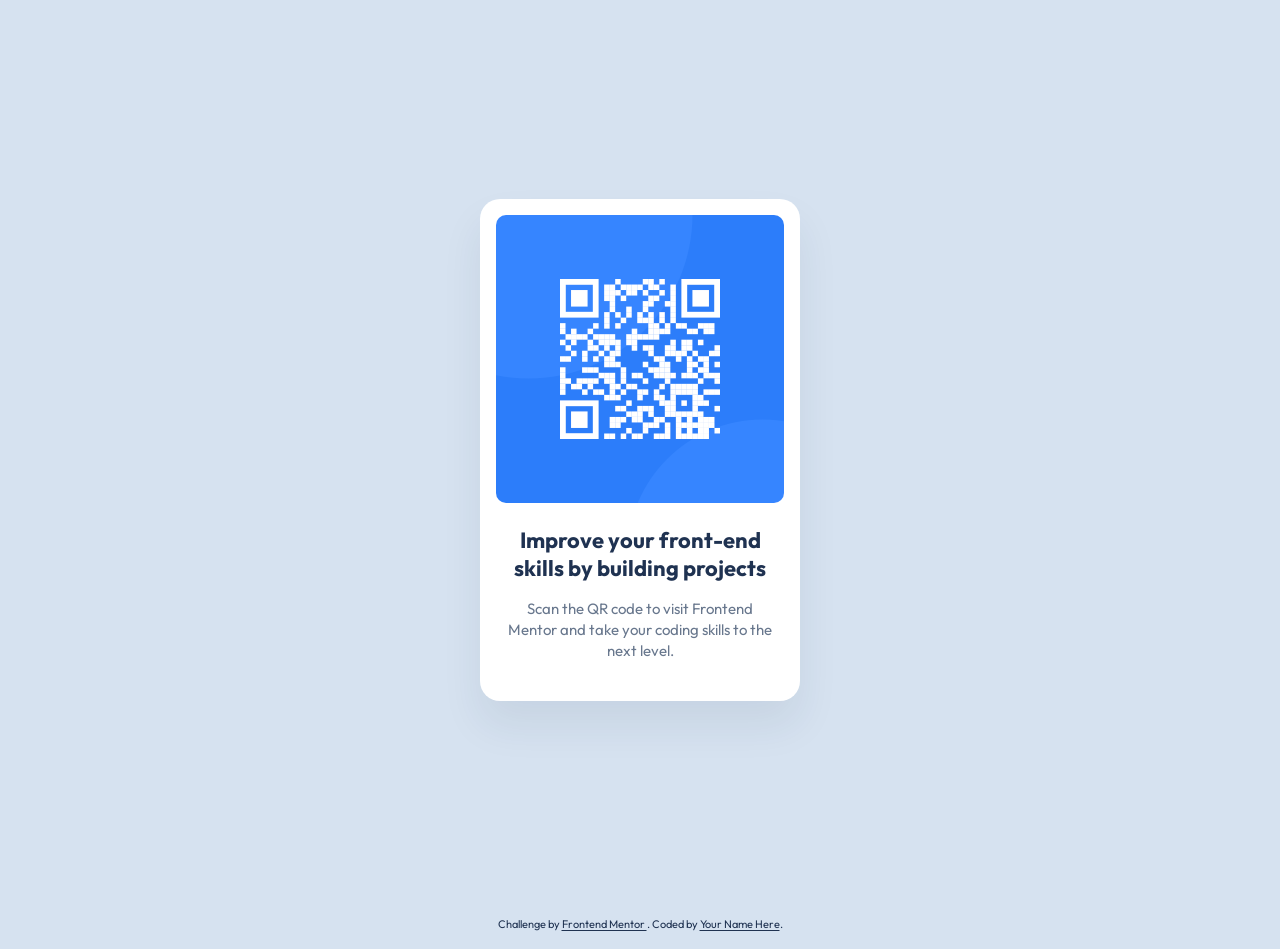
==== index.html @ deb9eafe "changed from flex to grid" ====
<!DOCTYPE html>
<html lang="en">

<head>
  <meta charset="UTF-8">
  <meta name="viewport" content="width=device-width, initial-scale=1.0">

  <meta
    name="description"
    content="QR code component for the Frontend Mentor challenge."
  >

  <link
    rel="icon"
    type="image/png"
    sizes="32x32"
    href="./images/favicon-32x32.png"
  >

  <link rel="stylesheet" href="./css/style.css">

  <title>Frontend Mentor | QR Code Component</title>
</head>

<body>

  <main class="page-layout">

    <div class="container">

      <div class="card">

        <img
          src="./images/image-qr-code.png"
          alt="QR code linking to Frontend Mentor"
          class="qr-code"
          width="288"
          height="288"
        >

        <h1 class="title">
          Improve your front-end skills by building projects
        </h1>

        <p class="description">
          Scan the QR code to visit Frontend Mentor
          and take your coding skills to the next level.
        </p>

      </div>

    </div>

  </main>

  <footer class="attribution">
    Challenge by
    <a href="https://www.frontendmentor.io?ref=challenge">
      Frontend Mentor
    </a>.

    Coded by
    <a href="#">Your Name Here</a>.
  </footer>

</body>
</html>
---- css/style.css ----
@import url("https://fonts.googleapis.com/css2?family=Outfit:wght@400;700&display=swap");

/* ==========================================================
   01. DESIGN TOKENS
   ========================================================== */

:root {
  /* Colours */
  --main-white: hsl(0 0% 100%);
  --slate-300: hsl(212 45% 89%);
  --slate-500: hsl(216 15% 48%);
  --slate-900: hsl(218 44% 22%);

  /* Typography */
  --ff-sans: "Outfit", sans-serif;

  --fs-body: 0.9375rem;
  --fs-heading: 1.375rem;
  --fs-small: 0.6875rem;

  --fw-400: 400;
  --fw-700: 700;

  /* Responsive container */
  --container-max-width: 20rem;
  --container-gutter: 1rem;

  /* Spacing */
  --space-1: 1rem;
  --space-2: 1.5rem;

  /* Borders */
  --radius-card: 1.25rem;
  --radius-image: 0.625rem;
}

/* ==========================================================
   02. RESET & BASE STYLES
   ========================================================== */

*,
*::before,
*::after {
  box-sizing: border-box;
}

html {
  font-family: var(--ff-sans);
}

body {
  margin: 0;
  min-height: 100vh;

  background-color: var(--slate-300);
  color: var(--slate-900);

  font-size: var(--fs-body);
  font-weight: var(--fw-400);
  line-height: 1.5;
}

img {
  display: block;
  max-width: 100%;
  height: auto;
}

a {
  color: inherit;
}

/* ==========================================================
   03. PAGE LAYOUT
   ========================================================== */

.page-layout {
  min-height: 100vh;
  min-height: 100dvh;

  display: grid;
  place-items: center;

  padding-block: 2rem;
}

/* ==========================================================
   04. RESPONSIVE CONTAINER
   ========================================================== */

.container {
  width: min(
    calc(100% - (var(--container-gutter) * 2)),
    var(--container-max-width)
  );

  margin-inline: auto;
}

/* ==========================================================
   05. CARD COMPONENT
   ========================================================== */

.card {
  width: 100%;
  padding: var(--space-1);

  background-color: var(--main-white);
  border-radius: var(--radius-card);

  box-shadow:
    0 1.5rem 2.5rem hsl(218 44% 22% / 0.08);

  text-align: center;
}

/* ==========================================================
   06. QR IMAGE
   ========================================================== */

.qr-code {
  width: 100%;
  height: auto;
  aspect-ratio: 1;

  object-fit: contain;
  border-radius: var(--radius-image);
}

/* ==========================================================
   07. TYPOGRAPHY
   ========================================================== */

.title {
  margin: var(--space-2) 0 1rem;
  padding-inline: 0.5rem;

  font-size: var(--fs-heading);
  font-weight: var(--fw-700);
  line-height: 1.25;
  text-wrap: balance;
}

.description {
  margin: 0 0 1.5rem;
  padding-inline: 0.5rem;

  color: var(--slate-500);

  font-size: var(--fs-body);
  font-weight: var(--fw-400);
  line-height: 1.4;
  text-wrap: pretty;
}

/* ==========================================================
   08. ATTRIBUTION
   ========================================================== */

.attribution {
  padding: 1rem;

  font-size: var(--fs-small);
  text-align: center;
}

.attribution a {
  color: var(--slate-900);
  text-decoration: underline;
  text-underline-offset: 0.15em;
}

.attribution a:hover {
  text-decoration: none;
}

.attribution a:focus-visible {
  outline: 2px solid currentColor;
  outline-offset: 3px;
}

/* ==========================================================
   09. RESPONSIVE ADJUSTMENTS
   ========================================================== */

/*
  The container is intrinsically responsive.

  It grows up to 20rem and automatically shrinks
  on smaller viewports while preserving 1rem gutters.

  No width-based media query is necessary for this
  single-column component.
*/

@media (max-height: 35rem) {
  .page-layout {
    padding-block: 1rem;
  }
}
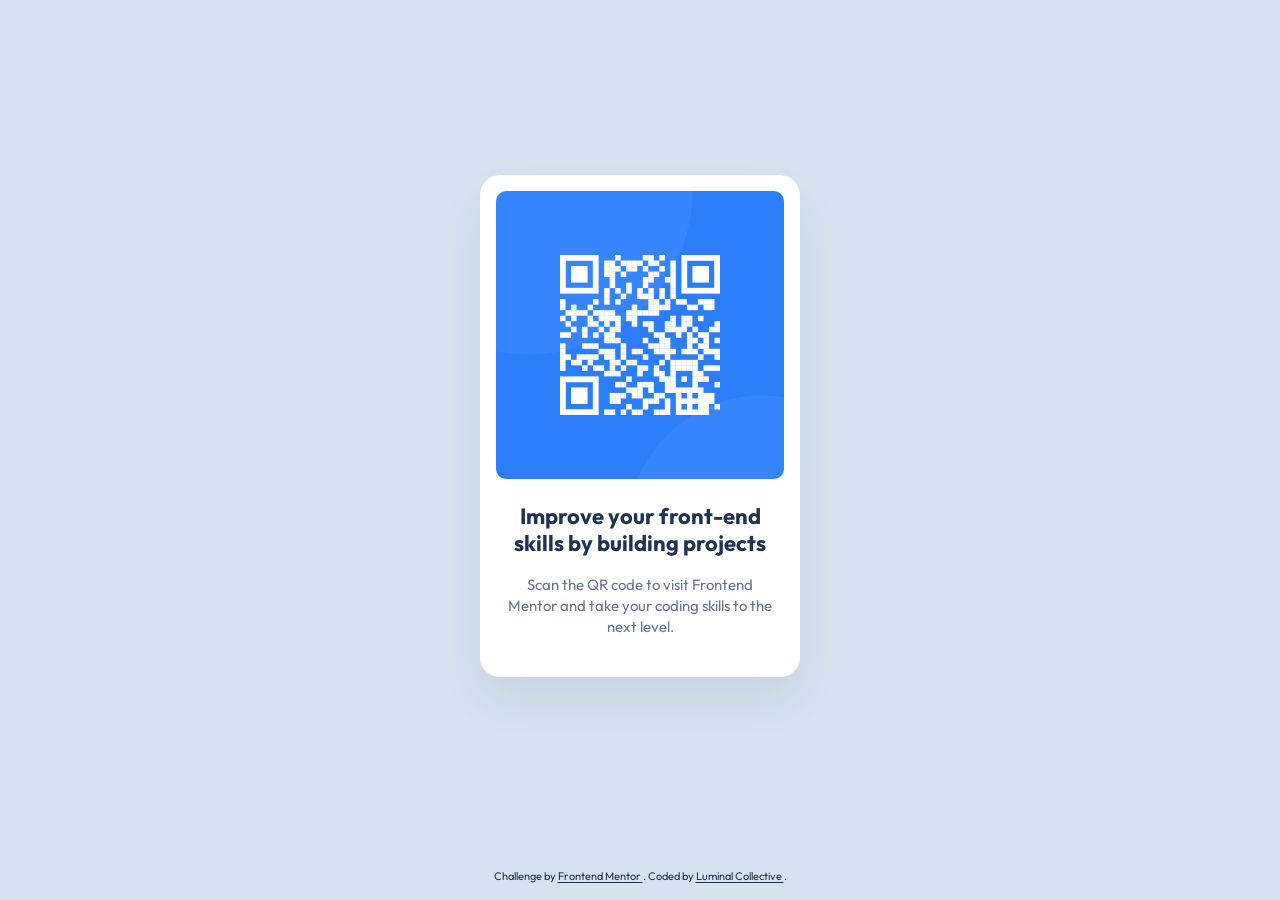
==== commit 67b675ff: "updated LC favicons/logo" ====
--- a/index.html
+++ b/index.html
@@ -1,68 +1,70 @@
 
 <!DOCTYPE html>
 <html lang="en">
+  <head>
+    <meta charset="UTF-8">
 
-<head>
-  <meta charset="UTF-8">
-  <meta name="viewport" content="width=device-width, initial-scale=1.0">
+    <meta
+      name="viewport"
+      content="width=device-width, initial-scale=1.0"
+    >
 
-  <meta
-    name="description"
-    content="QR code component for the Frontend Mentor challenge."
-  >
+    <meta
+      name="description"
+      content="A responsive and accessible QR code component built for the Frontend Mentor challenge using semantic HTML and modern CSS."
+    >
 
-  <link
-    rel="icon"
-    type="image/png"
-    sizes="32x32"
-    href="./images/favicon-32x32.png"
-  >
+    <link
+      rel="icon"
+      type="image/png"
+      sizes="16x16"
+      href="./images/favicon/LC_Favicon_16.png"
+    >
 
-  <link rel="stylesheet" href="./css/style.css">
+    <link rel="icon" type="image/svg+xml" href="./images/favicon/LC_Favicon.svg">
+    <link rel="icon" type="image/x-icon" href="./images/favicon/LC_Favicon.ico" sizes="any">
 
-  <title>Frontend Mentor | QR Code Component</title>
-</head>
+    <link rel="stylesheet" href="./css/style.css">
 
-<body>
+    <title>Frontend Mentor | QR Code Component</title>
+  </head>
 
-  <main class="page-layout">
+  <body>
+    <!-- Main content -->
+    <main class="page-layout">
+      <div class="container">
+        <article class="card">
+          <img
+            src="./images/qr-code/image-qr-code.png"
+            alt="QR code to visit Frontend Mentor"
+            class="qr-code"
+            width="288"
+            height="288"
+          >
 
-    <div class="container">
+          <h1 class="title">
+            Improve your front-end skills by building projects
+          </h1>
 
-      <div class="card">
+          <p class="description">
+            Scan the QR code to visit Frontend Mentor
+            and take your coding skills to the next level.
+          </p>
+        </article>
+      </div>
+    </main>
 
-        <img
-          src="./images/image-qr-code.png"
-          alt="QR code linking to Frontend Mentor"
-          class="qr-code"
-          width="288"
-          height="288"
-        >
+    <!-- Attribution -->
+    <footer class="attribution">
+      Challenge by
+      <a href="https://www.frontendmentor.io?ref=challenge">
+        Frontend Mentor
+      </a>.
 
-        <h1 class="title">
-          Improve your front-end skills by building projects
-        </h1>
-
-        <p class="description">
-          Scan the QR code to visit Frontend Mentor
-          and take your coding skills to the next level.
-        </p>
-
-      </div>
-
-    </div>
-
-  </main>
-
-  <footer class="attribution">
-    Challenge by
-    <a href="https://www.frontendmentor.io?ref=challenge">
-      Frontend Mentor
-    </a>.
-
-    Coded by
-    <a href="#">Your Name Here</a>.
-  </footer>
-
-</body>
+      Coded by
+      <a href="https://github.com/luminalcollective">
+        Luminal Collective
+      </a>.
+    </footer>
+  </body>
 </html>
--- a/css/style.css
+++ b/css/style.css
@@ -52,6 +52,10 @@
 body {
   margin: 0;
   min-height: 100vh;
+  min-height: 100dvh;
+
+  display: flex;
+  flex-direction: column;
 
   background-color: var(--slate-300);
   color: var(--slate-900);
@@ -76,8 +80,7 @@
    ========================================================== */
 
 .page-layout {
-  min-height: 100vh;
-  min-height: 100dvh;
+  flex: 1;
 
   display: grid;
   place-items: center;
@@ -139,7 +142,9 @@
   font-size: var(--fs-heading);
   font-weight: var(--fw-700);
   line-height: 1.25;
+
   text-wrap: balance;
+  overflow-wrap: break-word;
 }
 
 .description {
@@ -151,7 +156,9 @@
   font-size: var(--fs-body);
   font-weight: var(--fw-400);
   line-height: 1.4;
+
   text-wrap: pretty;
+  overflow-wrap: break-word;
 }
 
 /* ==========================================================
@@ -167,35 +174,57 @@
 
 .attribution a {
   color: var(--slate-900);
+
   text-decoration: underline;
   text-underline-offset: 0.15em;
 }
 
 .attribution a:hover {
-  text-decoration: none;
-}
-
-.attribution a:focus-visible {
-  outline: 2px solid currentColor;
-  outline-offset: 3px;
-}
-
-/* ==========================================================
-   09. RESPONSIVE ADJUSTMENTS
+  text-decoration-thickness: 2px;
+}
+
+/* ==========================================================
+   09. ACCESSIBILITY
+   ========================================================== */
+
+/* Visible keyboard focus */
+
+a:focus-visible {
+  outline: 3px solid currentColor;
+  outline-offset: 4px;
+  border-radius: 2px;
+}
+
+/* Honour increased contrast preferences */
+
+@media (prefers-contrast: more) {
+  .description {
+    color: var(--slate-900);
+  }
+
+  a {
+    text-decoration-thickness: 2px;
+  }
+}
+
+/* ==========================================================
+   10. RESPONSIVE ADJUSTMENTS
    ========================================================== */
 
 /*
   The container is intrinsically responsive.
 
-  It grows up to 20rem and automatically shrinks
-  on smaller viewports while preserving 1rem gutters.
-
-  No width-based media query is necessary for this
+  Maximum width: 20rem (320px at default root size).
+  Minimum horizontal gutter: 1rem per side.
+
+  No width-based breakpoint is needed for this
   single-column component.
 */
+
+/* Reduce vertical spacing on shorter viewports */
 
 @media (max-height: 35rem) {
   .page-layout {
     padding-block: 1rem;
   }
-}
+}
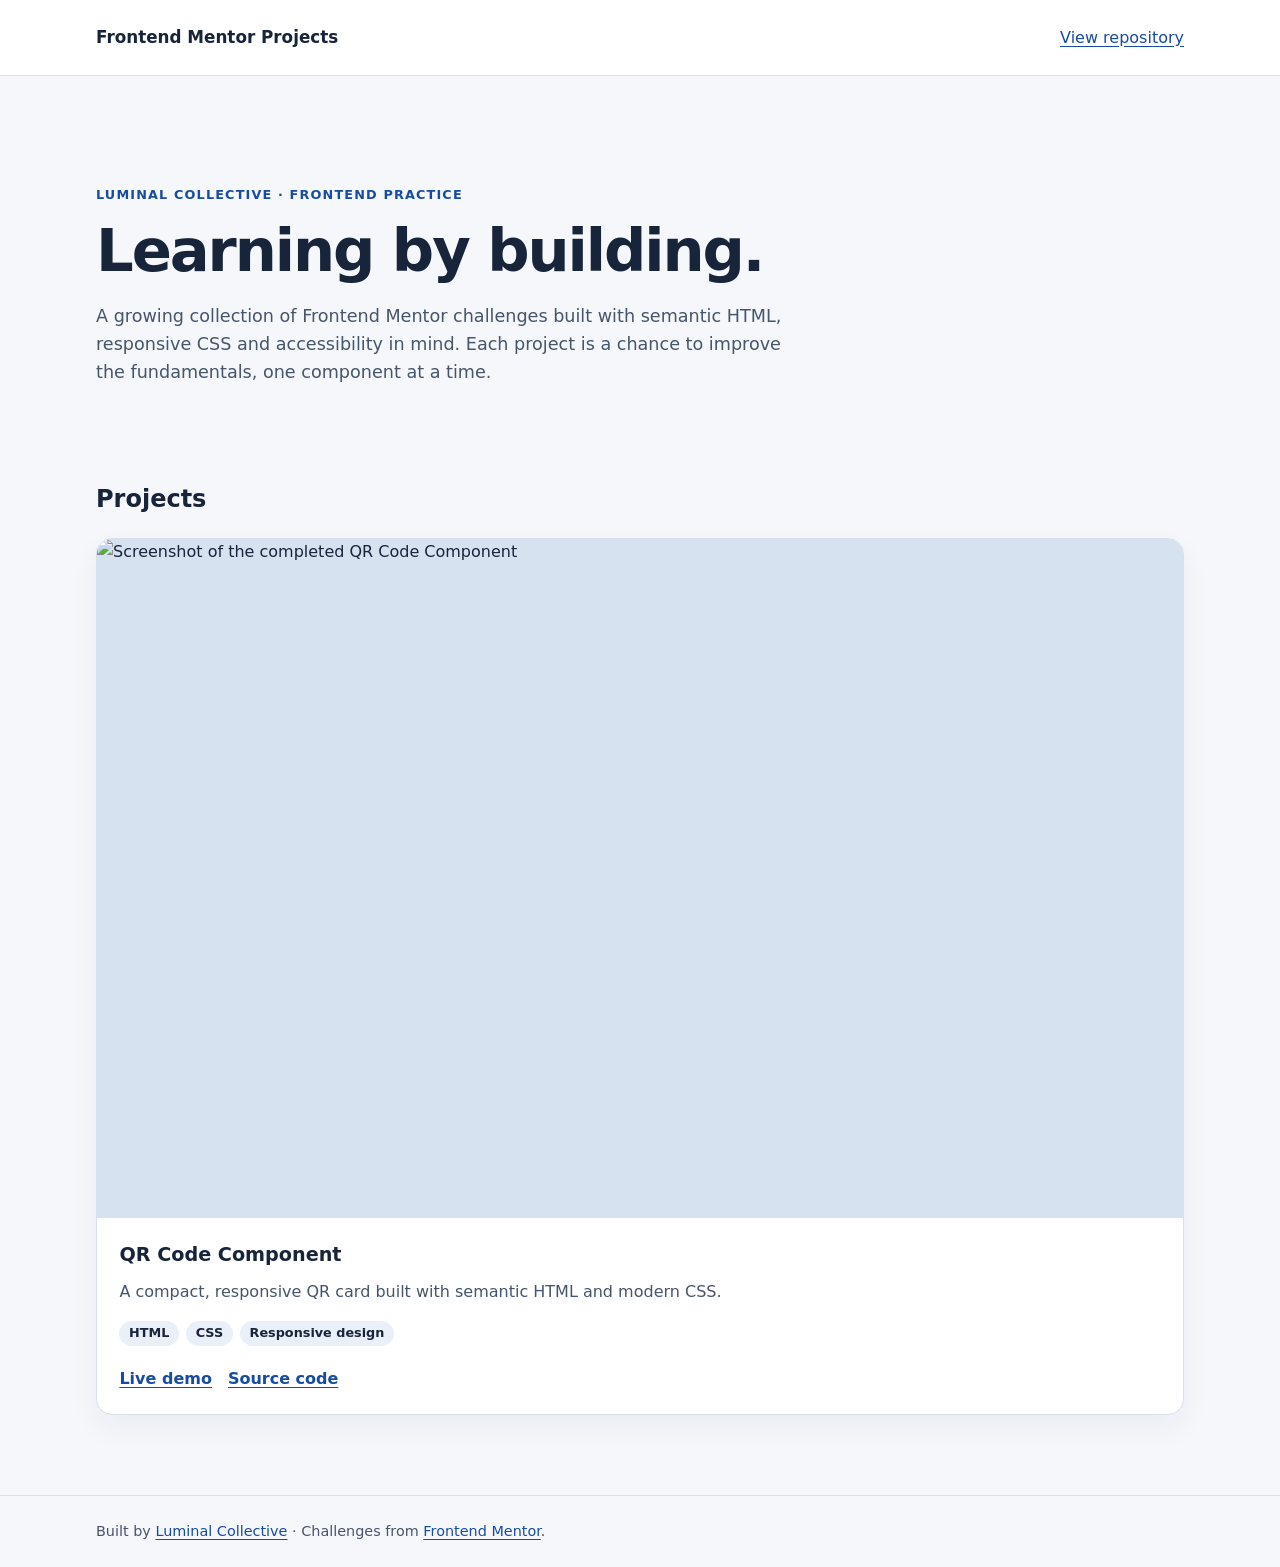
==== commit 013172aa: "restructured to house all Frontend Mentor projects" ====
--- a/index.html
+++ b/index.html
@@ -1,70 +1,87 @@
-
 <!DOCTYPE html>
 <html lang="en">
-  <head>
-    <meta charset="UTF-8">
+<head>
+  <meta charset="UTF-8">
+  <meta name="viewport" content="width=device-width, initial-scale=1.0">
+  <meta name="description" content="Frontend Mentor projects by Luminal Collective: a growing collection of responsive, accessible web interfaces.">
+  <meta name="color-scheme" content="light">
+  <title>Frontend Mentor Projects | Luminal Collective</title>
+  <style>
+    :root {
+      color-scheme: light;
+      --background: #f5f7fb;
+      --surface: #fff;
+      --ink: #18243a;
+      --muted: #46556b;
+      --accent: #174ca1;
+      --border: #d8e0ec;
+      --radius: 1rem;
+    }
+    *, *::before, *::after { box-sizing: border-box; }
+    html { font-family: system-ui, -apple-system, BlinkMacSystemFont, "Segoe UI", sans-serif; }
+    body { margin: 0; min-height: 100vh; background: var(--background); color: var(--ink); line-height: 1.6; }
+    a { color: var(--accent); text-underline-offset: .2em; }
+    a:focus-visible { outline: 3px solid var(--accent); outline-offset: 4px; border-radius: .2rem; }
+    img { display: block; max-width: 100%; height: auto; }
+    .container { width: min(100% - 2rem, 68rem); margin-inline: auto; }
+    .site-header { padding-block: 1.5rem; border-bottom: 1px solid var(--border); background: var(--surface); }
+    .site-header .container { display: flex; justify-content: space-between; align-items: center; flex-wrap: wrap; gap: .75rem; }
+    .brand { font-size: 1.05rem; font-weight: 800; text-decoration: none; color: var(--ink); }
+    .hero { padding-block: clamp(3rem, 8vw, 6rem) 2.5rem; }
+    .eyebrow { color: var(--accent); font-weight: 750; letter-spacing: .09em; text-transform: uppercase; font-size: .8rem; }
+    h1 { font-size: clamp(2.1rem, 5vw, 3.7rem); line-height: 1.12; letter-spacing: -.035em; margin: .6rem 0 1rem; }
+    .intro { color: var(--muted); max-width: 43rem; font-size: 1.1rem; }
+    .projects { padding-block: 1rem 5rem; }
+    .section-heading { margin-bottom: 1.25rem; font-size: 1.5rem; }
+    .project-grid { display: grid; grid-template-columns: repeat(auto-fit, minmax(min(100%, 17rem), 1fr)); gap: 1.5rem; }
+    .project-card { overflow: hidden; background: var(--surface); border: 1px solid var(--border); border-radius: var(--radius); box-shadow: 0 12px 30px rgb(24 36 58 / .05); }
+    .project-image { width: 100%; aspect-ratio: 16 / 10; object-fit: cover; object-position: center; background: #d6e2f0; }
+    .project-content { padding: 1.4rem; }
+    .project-content h3 { margin: 0 0 .5rem; font-size: 1.2rem; }
+    .project-content p { color: var(--muted); margin: 0 0 1rem; }
+    .tags { display: flex; flex-wrap: wrap; gap: .45rem; margin-bottom: 1.25rem; }
+    .tag { background: #eaf0f9; border-radius: 999px; padding: .15rem .6rem; font-size: .8rem; font-weight: 650; }
+    .links { display: flex; flex-wrap: wrap; gap: 1rem; font-weight: 700; }
+    .site-footer { padding-block: 1.5rem; border-top: 1px solid var(--border); color: var(--muted); font-size: .9rem; }
+    @media (prefers-reduced-motion: no-preference) { a { transition: color .15s ease; } }
+  </style>
+</head>
+<body>
+  <header class="site-header">
+    <div class="container">
+      <a class="brand" href="./" aria-label="Frontend Mentor Projects home">Frontend Mentor Projects</a>
+      <a href="https://github.com/luminalcollective/frontend-mentor">View repository</a>
+    </div>
+  </header>
 
-    <meta
-      name="viewport"
-      content="width=device-width, initial-scale=1.0"
-    >
+  <main>
+    <section class="hero container" aria-labelledby="page-title">
+      <p class="eyebrow">Luminal Collective · Frontend practice</p>
+      <h1 id="page-title">Learning by building.</h1>
+      <p class="intro">A growing collection of Frontend Mentor challenges built with semantic HTML, responsive CSS and accessibility in mind. Each project is a chance to improve the fundamentals, one component at a time.</p>
+    </section>
 
-    <meta
-      name="description"
-      content="A responsive and accessible QR code component built for the Frontend Mentor challenge using semantic HTML and modern CSS."
-    >
-
-    <link
-      rel="icon"
-      type="image/png"
-      sizes="16x16"
-      href="./images/favicon/LC_Favicon_16.png"
-    >
-
-    <link rel="icon" type="image/svg+xml" href="./images/favicon/LC_Favicon.svg">
-    <link rel="icon" type="image/x-icon" href="./images/favicon/LC_Favicon.ico" sizes="any">
-
-    <link rel="stylesheet" href="./css/style.css">
-
-    <title>Frontend Mentor | QR Code Component</title>
-  </head>
-
-  <body>
-    <!-- Main content -->
-    <main class="page-layout">
-      <div class="container">
-        <article class="card">
-          <img
-            src="./images/qr-code/image-qr-code.png"
-            alt="QR code to visit Frontend Mentor"
-            class="qr-code"
-            width="288"
-            height="288"
-          >
-
-          <h1 class="title">
-            Improve your front-end skills by building projects
-          </h1>
-
-          <p class="description">
-            Scan the QR code to visit Frontend Mentor
-            and take your coding skills to the next level.
-          </p>
+    <section class="projects container" aria-labelledby="projects-heading">
+      <h2 class="section-heading" id="projects-heading">Projects</h2>
+      <div class="project-grid">
+        <article class="project-card">
+          <img class="project-image" src="./projects/qr-code-component/images/qrcode-screenshot.jpeg" alt="Screenshot of the completed QR Code Component" width="800" height="500" loading="lazy">
+          <div class="project-content">
+            <h3>QR Code Component</h3>
+            <p>A compact, responsive QR card built with semantic HTML and modern CSS.</p>
+            <div class="tags" aria-label="Technologies used"><span class="tag">HTML</span><span class="tag">CSS</span><span class="tag">Responsive design</span></div>
+            <div class="links">
+              <a href="./projects/qr-code-component/">Live demo</a>
+              <a href="https://github.com/luminalcollective/frontend-mentor/tree/main/projects/qr-code-component">Source code</a>
+            </div>
+          </div>
         </article>
       </div>
-    </main>
+    </section>
+  </main>
 
-    <!-- Attribution -->
-    <footer class="attribution">
-      Challenge by
-      <a href="https://www.frontendmentor.io?ref=challenge">
-        Frontend Mentor
-      </a>.
-
-      Coded by
-      <a href="https://github.com/luminalcollective">
-        Luminal Collective
-      </a>.
-    </footer>
-  </body>
-</html>+  <footer class="site-footer">
+    <div class="container">Built by <a href="https://github.com/luminalcollective">Luminal Collective</a> · Challenges from <a href="https://www.frontendmentor.io/">Frontend Mentor</a>.</div>
+  </footer>
+</body>
+</html>
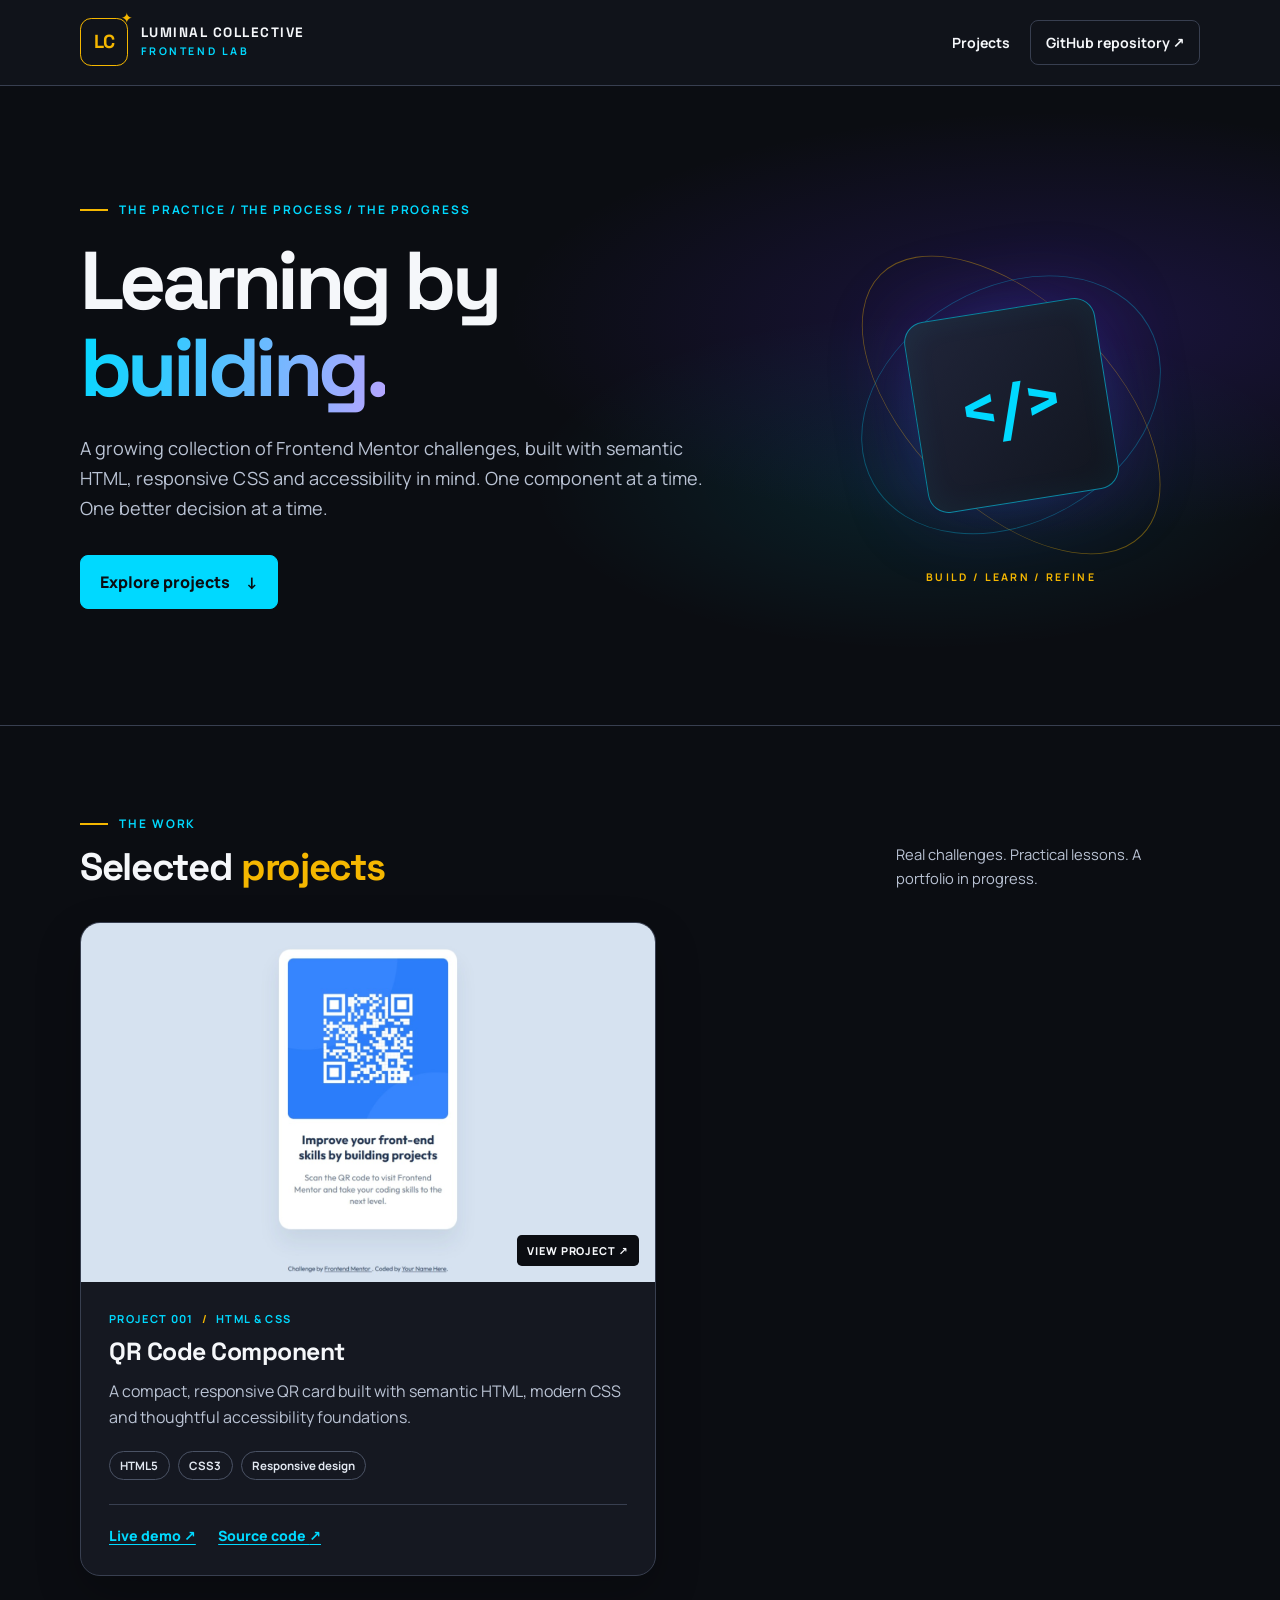
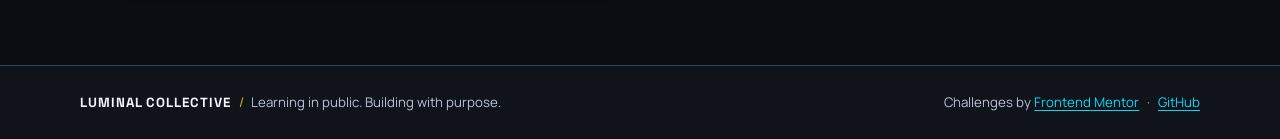
==== commit e6254f52: "new index and main css for monorepo" ====
--- a/index.html
+++ b/index.html
@@ -3,85 +3,93 @@
 <head>
   <meta charset="UTF-8">
   <meta name="viewport" content="width=device-width, initial-scale=1.0">
-  <meta name="description" content="Frontend Mentor projects by Luminal Collective: a growing collection of responsive, accessible web interfaces.">
-  <meta name="color-scheme" content="light">
+  <meta name="description" content="Frontend Mentor projects by Luminal Collective: a growing collection of responsive, accessible web interfaces, built one challenge at a time.">
+  <meta name="theme-color" content="#0B0D12">
+  <meta name="color-scheme" content="dark">
   <title>Frontend Mentor Projects | Luminal Collective</title>
-  <style>
-    :root {
-      color-scheme: light;
-      --background: #f5f7fb;
-      --surface: #fff;
-      --ink: #18243a;
-      --muted: #46556b;
-      --accent: #174ca1;
-      --border: #d8e0ec;
-      --radius: 1rem;
-    }
-    *, *::before, *::after { box-sizing: border-box; }
-    html { font-family: system-ui, -apple-system, BlinkMacSystemFont, "Segoe UI", sans-serif; }
-    body { margin: 0; min-height: 100vh; background: var(--background); color: var(--ink); line-height: 1.6; }
-    a { color: var(--accent); text-underline-offset: .2em; }
-    a:focus-visible { outline: 3px solid var(--accent); outline-offset: 4px; border-radius: .2rem; }
-    img { display: block; max-width: 100%; height: auto; }
-    .container { width: min(100% - 2rem, 68rem); margin-inline: auto; }
-    .site-header { padding-block: 1.5rem; border-bottom: 1px solid var(--border); background: var(--surface); }
-    .site-header .container { display: flex; justify-content: space-between; align-items: center; flex-wrap: wrap; gap: .75rem; }
-    .brand { font-size: 1.05rem; font-weight: 800; text-decoration: none; color: var(--ink); }
-    .hero { padding-block: clamp(3rem, 8vw, 6rem) 2.5rem; }
-    .eyebrow { color: var(--accent); font-weight: 750; letter-spacing: .09em; text-transform: uppercase; font-size: .8rem; }
-    h1 { font-size: clamp(2.1rem, 5vw, 3.7rem); line-height: 1.12; letter-spacing: -.035em; margin: .6rem 0 1rem; }
-    .intro { color: var(--muted); max-width: 43rem; font-size: 1.1rem; }
-    .projects { padding-block: 1rem 5rem; }
-    .section-heading { margin-bottom: 1.25rem; font-size: 1.5rem; }
-    .project-grid { display: grid; grid-template-columns: repeat(auto-fit, minmax(min(100%, 17rem), 1fr)); gap: 1.5rem; }
-    .project-card { overflow: hidden; background: var(--surface); border: 1px solid var(--border); border-radius: var(--radius); box-shadow: 0 12px 30px rgb(24 36 58 / .05); }
-    .project-image { width: 100%; aspect-ratio: 16 / 10; object-fit: cover; object-position: center; background: #d6e2f0; }
-    .project-content { padding: 1.4rem; }
-    .project-content h3 { margin: 0 0 .5rem; font-size: 1.2rem; }
-    .project-content p { color: var(--muted); margin: 0 0 1rem; }
-    .tags { display: flex; flex-wrap: wrap; gap: .45rem; margin-bottom: 1.25rem; }
-    .tag { background: #eaf0f9; border-radius: 999px; padding: .15rem .6rem; font-size: .8rem; font-weight: 650; }
-    .links { display: flex; flex-wrap: wrap; gap: 1rem; font-weight: 700; }
-    .site-footer { padding-block: 1.5rem; border-top: 1px solid var(--border); color: var(--muted); font-size: .9rem; }
-    @media (prefers-reduced-motion: no-preference) { a { transition: color .15s ease; } }
-  </style>
+  <link rel="preconnect" href="https://fonts.googleapis.com">
+  <link rel="preconnect" href="https://fonts.gstatic.com" crossorigin>
+  <link href="https://fonts.googleapis.com/css2?family=Manrope:wght@400;500;600;700&family=Space+Grotesk:wght@500;600;700&display=swap" rel="stylesheet">
+  <link rel="stylesheet" href="./main.css">
 </head>
 <body>
+  <a class="skip-link" href="#main-content">Skip to main content</a>
+
   <header class="site-header">
-    <div class="container">
-      <a class="brand" href="./" aria-label="Frontend Mentor Projects home">Frontend Mentor Projects</a>
-      <a href="https://github.com/luminalcollective/frontend-mentor">View repository</a>
+    <div class="container header-inner">
+      <a class="brand" href="./" aria-label="Luminal Collective Frontend Mentor portfolio home">
+        <span class="brand-mark" aria-hidden="true">LC<span class="brand-spark">✦</span></span>
+        <span class="brand-copy">
+          <span class="brand-name">LUMINAL COLLECTIVE</span>
+          <span class="brand-subtitle">FRONTEND LAB</span>
+        </span>
+      </a>
+      <nav aria-label="Primary navigation" class="site-nav">
+        <a href="#projects">Projects</a>
+        <a class="nav-repo" href="https://github.com/luminalcollective/frontend-mentor">GitHub repository <span aria-hidden="true">↗</span></a>
+      </nav>
     </div>
   </header>
 
-  <main>
-    <section class="hero container" aria-labelledby="page-title">
-      <p class="eyebrow">Luminal Collective · Frontend practice</p>
-      <h1 id="page-title">Learning by building.</h1>
-      <p class="intro">A growing collection of Frontend Mentor challenges built with semantic HTML, responsive CSS and accessibility in mind. Each project is a chance to improve the fundamentals, one component at a time.</p>
+  <main id="main-content">
+    <section class="hero" aria-labelledby="page-title">
+      <div class="container hero-inner">
+        <div class="hero-copy">
+          <p class="eyebrow"><span class="eyebrow-line" aria-hidden="true"></span> THE PRACTICE / THE PROCESS / THE PROGRESS</p>
+          <h1 id="page-title">Learning by <span class="text-gradient">building.</span></h1>
+          <p class="intro">A growing collection of Frontend Mentor challenges, built with semantic HTML, responsive CSS and accessibility in mind. One component at a time. One better decision at a time.</p>
+          <a class="primary-link" href="#projects">Explore projects <span aria-hidden="true">↓</span></a>
+        </div>
+        <div class="hero-art" aria-hidden="true">
+          <span class="orbit orbit-one"></span>
+          <span class="orbit orbit-two"></span>
+          <span class="hero-core">&lt;/&gt;</span>
+          <span class="art-label">BUILD / LEARN / REFINE</span>
+        </div>
+      </div>
     </section>
 
-    <section class="projects container" aria-labelledby="projects-heading">
-      <h2 class="section-heading" id="projects-heading">Projects</h2>
-      <div class="project-grid">
-        <article class="project-card">
-          <img class="project-image" src="./projects/qr-code-component/images/qrcode-screenshot.jpeg" alt="Screenshot of the completed QR Code Component" width="800" height="500" loading="lazy">
-          <div class="project-content">
-            <h3>QR Code Component</h3>
-            <p>A compact, responsive QR card built with semantic HTML and modern CSS.</p>
-            <div class="tags" aria-label="Technologies used"><span class="tag">HTML</span><span class="tag">CSS</span><span class="tag">Responsive design</span></div>
-            <div class="links">
-              <a href="./projects/qr-code-component/">Live demo</a>
-              <a href="https://github.com/luminalcollective/frontend-mentor/tree/main/projects/qr-code-component">Source code</a>
+    <section class="projects-section" id="projects" aria-labelledby="projects-heading">
+      <div class="container">
+        <div class="section-intro">
+          <div>
+            <p class="eyebrow"><span class="eyebrow-line" aria-hidden="true"></span> THE WORK</p>
+            <h2 id="projects-heading">Selected <span>projects</span></h2>
+          </div>
+          <p class="section-note">Real challenges. Practical lessons. A portfolio in progress.</p>
+        </div>
+
+        <div class="project-grid">
+          <article class="project-card" aria-labelledby="project-qr-title">
+            <a class="project-preview" href="./projects/qr-code-component/" aria-label="View live QR Code Component demo">
+              <img src="./projects/qr-code-component/images/qrcode-screenshot.jpeg" alt="Completed QR Code Component: a QR image above a heading and supporting text on a white card" width="800" height="500" loading="lazy">
+              <span class="preview-label" aria-hidden="true">VIEW PROJECT ↗</span>
+            </a>
+            <div class="project-content">
+              <p class="project-index">PROJECT 001 <span aria-hidden="true">/</span> HTML &amp; CSS</p>
+              <h3 id="project-qr-title">QR Code Component</h3>
+              <p class="project-description">A compact, responsive QR card built with semantic HTML, modern CSS and thoughtful accessibility foundations.</p>
+              <ul class="tags" aria-label="Technologies used">
+                <li>HTML5</li>
+                <li>CSS3</li>
+                <li>Responsive design</li>
+              </ul>
+              <div class="project-actions">
+                <a href="./projects/qr-code-component/">Live demo <span aria-hidden="true">↗</span></a>
+                <a href="https://github.com/luminalcollective/frontend-mentor/tree/main/projects/qr-code-component">Source code <span aria-hidden="true">↗</span></a>
+              </div>
             </div>
-          </div>
-        </article>
+          </article>
+        </div>
       </div>
     </section>
   </main>
 
   <footer class="site-footer">
-    <div class="container">Built by <a href="https://github.com/luminalcollective">Luminal Collective</a> · Challenges from <a href="https://www.frontendmentor.io/">Frontend Mentor</a>.</div>
+    <div class="container footer-inner">
+      <p><strong>LUMINAL COLLECTIVE</strong> <span class="footer-separator" aria-hidden="true">/</span> Learning in public. Building with purpose.</p>
+      <p>Challenges by <a href="https://www.frontendmentor.io/">Frontend Mentor</a> <span class="footer-separator" aria-hidden="true">·</span> <a href="https://github.com/luminalcollective">GitHub</a></p>
+    </div>
   </footer>
 </body>
 </html>
--- a/main.css
+++ b/main.css
@@ -0,0 +1,176 @@
+/* ==========================================================
+   01. LUMINAL COLLECTIVE — DESIGN TOKENS
+   Brand palette: Midnight / Graphite / Violet / Cyan / Gold
+   ========================================================== */
+:root {
+  color-scheme: dark;
+  --lc-midnight: #0b0d12;
+  --lc-graphite: #1a1d24;
+  --lc-violet: #5a31f4;
+  --lc-cyan: #00d9ff;
+  --lc-gold: #f5b700;
+  --lc-magenta: #ff3fa4;
+  --lc-white: #f5f7fa;
+
+  --surface: #151821;
+  --surface-raised: #1b1f2a;
+  --ink: var(--lc-white);
+  --muted: #bac3d4;
+  --border: #383f50;
+  --focus: var(--lc-cyan);
+  --font-heading: "Space Grotesk", system-ui, sans-serif;
+  --font-body: "Manrope", system-ui, sans-serif;
+  --container-width: 70rem;
+  --radius-card: 1.25rem;
+}
+
+/* ==========================================================
+   02. RESET & ACCESSIBILITY
+   ========================================================== */
+*, *::before, *::after { box-sizing: border-box; }
+html { scroll-behavior: auto; }
+body {
+  margin: 0;
+  min-height: 100vh;
+  background: var(--lc-midnight);
+  color: var(--ink);
+  font-family: var(--font-body);
+  line-height: 1.65;
+}
+img { display: block; max-width: 100%; height: auto; }
+a { color: var(--lc-cyan); text-underline-offset: .22em; }
+a:hover { color: var(--lc-white); }
+a:focus-visible { outline: 3px solid var(--focus); outline-offset: 5px; border-radius: .2rem; }
+:target { scroll-margin-top: 2rem; }
+.container { width: min(calc(100% - 2rem), var(--container-width)); margin-inline: auto; }
+.skip-link {
+  position: absolute;
+  z-index: 100;
+  top: .75rem;
+  left: 1rem;
+  padding: .65rem 1rem;
+  color: var(--lc-midnight);
+  background: var(--lc-cyan);
+  font-weight: 700;
+  transform: translateY(-180%);
+}
+.skip-link:focus { transform: translateY(0); }
+
+/* ==========================================================
+   03. HEADER & BRAND
+   ========================================================== */
+.site-header { border-bottom: 1px solid var(--border); background: #10131a; }
+.header-inner { display: flex; align-items: center; justify-content: space-between; gap: 1.5rem; padding-block: 1.15rem; }
+.brand { display: inline-flex; gap: .8rem; align-items: center; color: var(--ink); text-decoration: none; }
+.brand:hover { color: var(--ink); }
+.brand-mark {
+  position: relative;
+  display: grid;
+  place-items: center;
+  width: 3rem;
+  height: 3rem;
+  border: 1px solid var(--lc-gold);
+  border-radius: .7rem;
+  color: var(--lc-gold);
+  font: 700 1.18rem/1 var(--font-heading);
+  letter-spacing: -.07em;
+}
+.brand-spark { position: absolute; top: -.55rem; right: -.28rem; color: var(--lc-gold); font-size: .9rem; }
+.brand-copy { display: grid; gap: .05rem; }
+.brand-name { font: 700 .85rem/1.3 var(--font-heading); letter-spacing: .11em; }
+.brand-subtitle { color: var(--lc-cyan); font-size: .66rem; font-weight: 700; letter-spacing: .24em; }
+.site-nav { display: flex; flex-wrap: wrap; gap: 1.25rem; align-items: center; }
+.site-nav a { color: var(--ink); font-size: .88rem; font-weight: 700; text-decoration: none; }
+.site-nav a:hover { color: var(--lc-cyan); }
+.site-nav .nav-repo { border: 1px solid var(--border); border-radius: .5rem; padding: .6rem .9rem; }
+.site-nav .nav-repo:hover { border-color: var(--lc-cyan); }
+
+/* ==========================================================
+   04. HERO — LIGHT EMERGING FROM DARKNESS
+   ========================================================== */
+.hero { position: relative; overflow: hidden; border-bottom: 1px solid var(--border); }
+.hero::before {
+  content: "";
+  position: absolute;
+  inset: 0;
+  pointer-events: none;
+  background: radial-gradient(ellipse at 83% 37%, rgb(90 49 244 / .20), transparent 37%),
+              radial-gradient(ellipse at 72% 62%, rgb(0 217 255 / .10), transparent 30%);
+}
+.hero-inner { position: relative; display: grid; grid-template-columns: minmax(0, 1.3fr) minmax(13rem, .7fr); align-items: center; gap: 2.5rem; padding-block: clamp(4rem, 9vw, 8rem); }
+.hero-copy { position: relative; z-index: 1; }
+.eyebrow { display: flex; align-items: center; gap: .7rem; margin: 0; color: var(--lc-cyan); font-size: .74rem; font-weight: 700; letter-spacing: .16em; line-height: 1.5; }
+.eyebrow-line { width: 1.75rem; height: 2px; flex: none; background: var(--lc-gold); }
+h1, h2, h3, p { overflow-wrap: break-word; }
+h1, h2, h3 { font-family: var(--font-heading); }
+h1 { max-width: 12ch; margin: 1.2rem 0 1.4rem; font-size: clamp(2.7rem, 6.4vw, 5.5rem); line-height: 1.06; letter-spacing: -.055em; }
+.text-gradient { color: var(--lc-cyan); }
+@supports (background-clip: text) {
+  .text-gradient { background: linear-gradient(105deg, var(--lc-cyan), #b7a4ff); background-clip: text; -webkit-text-fill-color: transparent; }
+}
+.intro { max-width: 39rem; margin: 0 0 2rem; color: var(--muted); font-size: clamp(1rem, 1.6vw, 1.13rem); }
+.primary-link { display: inline-flex; align-items: center; gap: 1rem; padding: .8rem 1.2rem; border: 1px solid var(--lc-cyan); border-radius: .5rem; background: var(--lc-cyan); color: var(--lc-midnight); font-weight: 800; text-decoration: none; }
+.primary-link:hover { color: var(--lc-white); background: transparent; }
+.primary-link:focus-visible { outline-color: var(--lc-gold); }
+.hero-art { position: relative; isolation: isolate; display: grid; place-items: center; aspect-ratio: 1; max-width: 24rem; width: 100%; margin-inline: auto; }
+.hero-art::before { content: ""; position: absolute; inset: 17%; border-radius: 50%; background: radial-gradient(circle, rgb(0 217 255 / .15), transparent 68%); filter: blur(12px); }
+.orbit { position: absolute; border: 1px solid rgb(0 217 255 / .3); border-radius: 50%; }
+.orbit-one { inset: 8%; transform: rotate(-30deg) scaleY(.74); }
+.orbit-two { inset: 1%; transform: rotate(45deg) scaleY(.55); border-color: rgb(245 183 0 / .4); }
+.hero-core { display: grid; place-items: center; width: 51%; aspect-ratio: 1; border: 1px solid rgb(0 217 255 / .55); border-radius: 1.3rem; background: linear-gradient(135deg, #20253a, #11151e); box-shadow: 0 0 5rem rgb(90 49 244 / .25), inset 0 0 2rem rgb(0 217 255 / .06); color: var(--lc-cyan); font: 700 clamp(2.6rem, 5vw, 4.2rem)/1 var(--font-heading); transform: rotate(-9deg); }
+.art-label { position: absolute; bottom: 2%; color: var(--lc-gold); font-size: .66rem; font-weight: 700; letter-spacing: .22em; }
+
+/* ==========================================================
+   05. PROJECTS
+   ========================================================== */
+.projects-section { padding-block: clamp(3.5rem, 7vw, 6rem); }
+.section-intro { display: flex; justify-content: space-between; align-items: end; flex-wrap: wrap; gap: 1rem 2rem; margin-bottom: 2rem; }
+.section-intro h2 { margin: .7rem 0 0; font-size: clamp(1.9rem, 3vw, 2.7rem); line-height: 1.2; letter-spacing: -.035em; }
+.section-intro h2 span { color: var(--lc-gold); }
+.section-note { max-width: 19rem; margin: 0; color: var(--muted); font-size: .92rem; }
+.project-grid { display: grid; grid-template-columns: repeat(auto-fit, minmax(min(100%, 20rem), 1fr)); gap: 1.5rem; }
+.project-card { overflow: hidden; max-width: 36rem; border: 1px solid var(--border); border-radius: var(--radius-card); background: var(--surface); box-shadow: 0 18px 45px rgb(0 0 0 / .22); }
+.project-preview { position: relative; display: block; overflow: hidden; background: #d6e2f0; }
+.project-preview img { width: 100%; aspect-ratio: 16/10; object-fit: cover; }
+.preview-label { position: absolute; right: 1rem; bottom: 1rem; padding: .4rem .65rem; border-radius: .3rem; background: var(--lc-midnight); color: var(--lc-white); font-size: .68rem; font-weight: 800; letter-spacing: .08em; }
+.project-content { padding: clamp(1.25rem, 3vw, 1.75rem); }
+.project-index { margin: 0 0 .5rem; color: var(--lc-cyan); font-size: .69rem; font-weight: 700; letter-spacing: .12em; }
+.project-index span { color: var(--lc-gold); padding-inline: .3rem; }
+.project-content h3 { margin: 0 0 .65rem; font-size: 1.55rem; line-height: 1.25; letter-spacing: -.02em; }
+.project-description { margin: 0 0 1.3rem; color: var(--muted); }
+.tags { display: flex; gap: .5rem; flex-wrap: wrap; margin: 0 0 1.5rem; padding: 0; list-style: none; }
+.tags li { padding: .25rem .65rem; border: 1px solid #4a5264; border-radius: 999px; color: #e1e7f0; font-size: .72rem; font-weight: 700; }
+.project-actions { display: flex; gap: .75rem 1.4rem; flex-wrap: wrap; padding-top: 1.15rem; border-top: 1px solid var(--border); }
+.project-actions a { font-size: .88rem; font-weight: 800; }
+
+/* ==========================================================
+   06. FOOTER
+   ========================================================== */
+.site-footer { border-top: 1px solid var(--border); background: #10131a; }
+.footer-inner { display: flex; justify-content: space-between; flex-wrap: wrap; gap: .5rem 2rem; padding-block: 1.6rem; }
+.footer-inner p { margin: 0; color: var(--muted); font-size: .83rem; }
+.footer-inner strong { font-family: var(--font-heading); color: var(--ink); letter-spacing: .07em; }
+.footer-separator { color: var(--lc-gold); padding-inline: .3rem; }
+
+/* ==========================================================
+   07. RESPONSIVE & USER PREFERENCES
+   ========================================================== */
+@media (max-width: 45rem) {
+  .header-inner { align-items: start; }
+  .hero-inner { grid-template-columns: 1fr; }
+  .hero-art { width: min(75%, 18rem); margin-top: .5rem; }
+}
+@media (max-width: 32rem) {
+  .header-inner { flex-direction: column; align-items: start; }
+  .site-nav { gap: 1rem; }
+  .hero-inner { padding-block: 3.5rem; }
+  .hero-art { width: min(68%, 13rem); }
+  .eyebrow { font-size: .66rem; letter-spacing: .1em; }
+}
+@media (prefers-contrast: more) {
+  :root { --muted: #e3e8f2; --border: #8490a6; }
+  .tags li { border-color: var(--lc-white); }
+}
+@media (prefers-reduced-motion: no-preference) {
+  .primary-link, .site-nav a, .project-actions a { transition: background-color .18s ease, color .18s ease, border-color .18s ease; }
+}
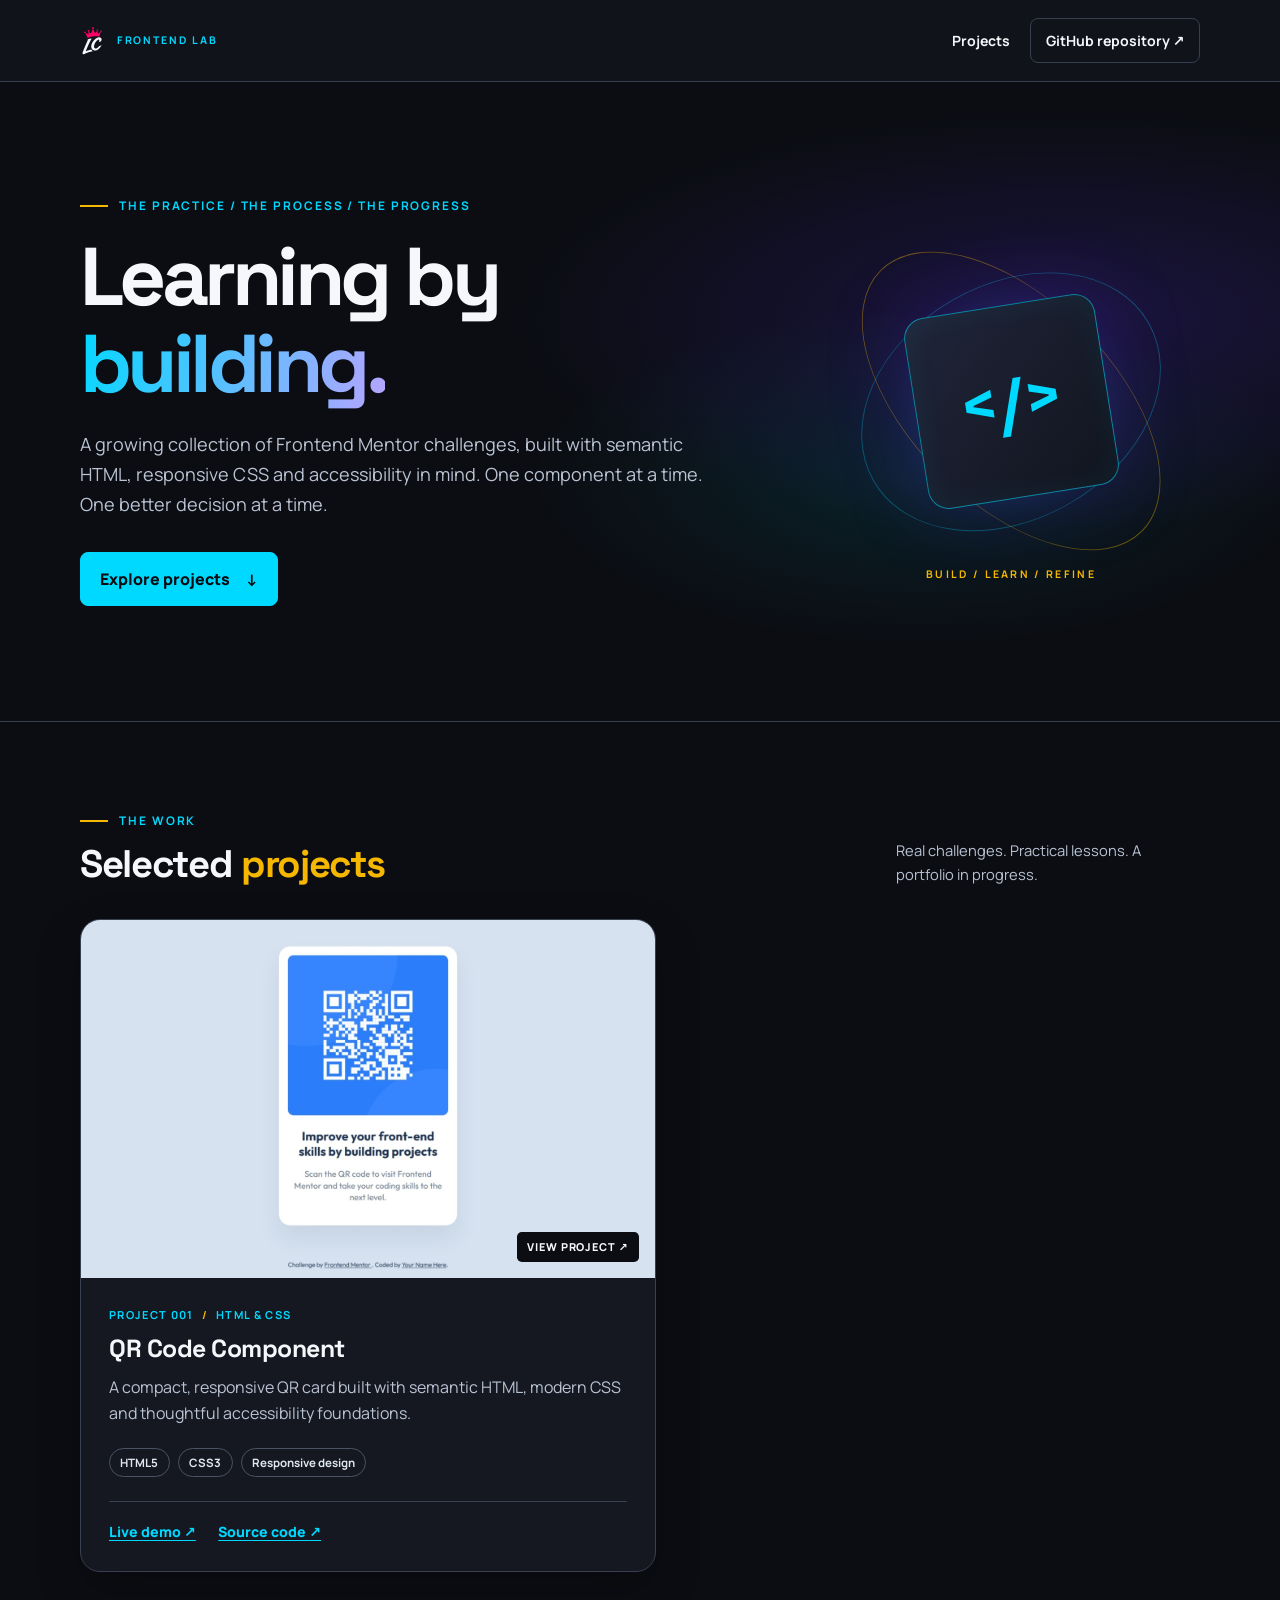
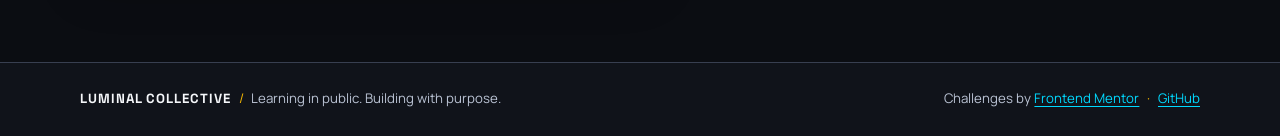
==== commit 7fd18f17: "updated the home page to  incl. lc logo and added a back to projects link" ====
--- a/index.html
+++ b/index.html
@@ -18,11 +18,8 @@
   <header class="site-header">
     <div class="container header-inner">
       <a class="brand" href="./" aria-label="Luminal Collective Frontend Mentor portfolio home">
-        <span class="brand-mark" aria-hidden="true">LC<span class="brand-spark">✦</span></span>
-        <span class="brand-copy">
-          <span class="brand-name">LUMINAL COLLECTIVE</span>
-          <span class="brand-subtitle">FRONTEND LAB</span>
-        </span>
+        <img class="brand-logo" src="./assets/logo/LC_Mini_Lockup.svg" alt="Luminal Collective" width="180" height="64">
+        <span class="brand-subtitle">FRONTEND LAB</span>
       </a>
       <nav aria-label="Primary navigation" class="site-nav">
         <a href="#projects">Projects</a>
--- a/main.css
+++ b/main.css
@@ -63,22 +63,19 @@
 .header-inner { display: flex; align-items: center; justify-content: space-between; gap: 1.5rem; padding-block: 1.15rem; }
 .brand { display: inline-flex; gap: .8rem; align-items: center; color: var(--ink); text-decoration: none; }
 .brand:hover { color: var(--ink); }
-.brand-mark {
-  position: relative;
-  display: grid;
-  place-items: center;
-  width: 3rem;
-  height: 3rem;
-  border: 1px solid var(--lc-gold);
-  border-radius: .7rem;
-  color: var(--lc-gold);
-  font: 700 1.18rem/1 var(--font-heading);
-  letter-spacing: -.07em;
+.brand-logo {
+  display: block;
+  width: auto;
+  height: 2rem;
+  max-width: 6rem;
 }
-.brand-spark { position: absolute; top: -.55rem; right: -.28rem; color: var(--lc-gold); font-size: .9rem; }
-.brand-copy { display: grid; gap: .05rem; }
-.brand-name { font: 700 .85rem/1.3 var(--font-heading); letter-spacing: .11em; }
-.brand-subtitle { color: var(--lc-cyan); font-size: .66rem; font-weight: 700; letter-spacing: .24em; }
+.brand-subtitle {
+  color: var(--lc-cyan);
+  font-size: .66rem;
+  font-weight: 700;
+  letter-spacing: .18em;
+  white-space: nowrap;
+}
 .site-nav { display: flex; flex-wrap: wrap; gap: 1.25rem; align-items: center; }
 .site-nav a { color: var(--ink); font-size: .88rem; font-weight: 700; text-decoration: none; }
 .site-nav a:hover { color: var(--lc-cyan); }
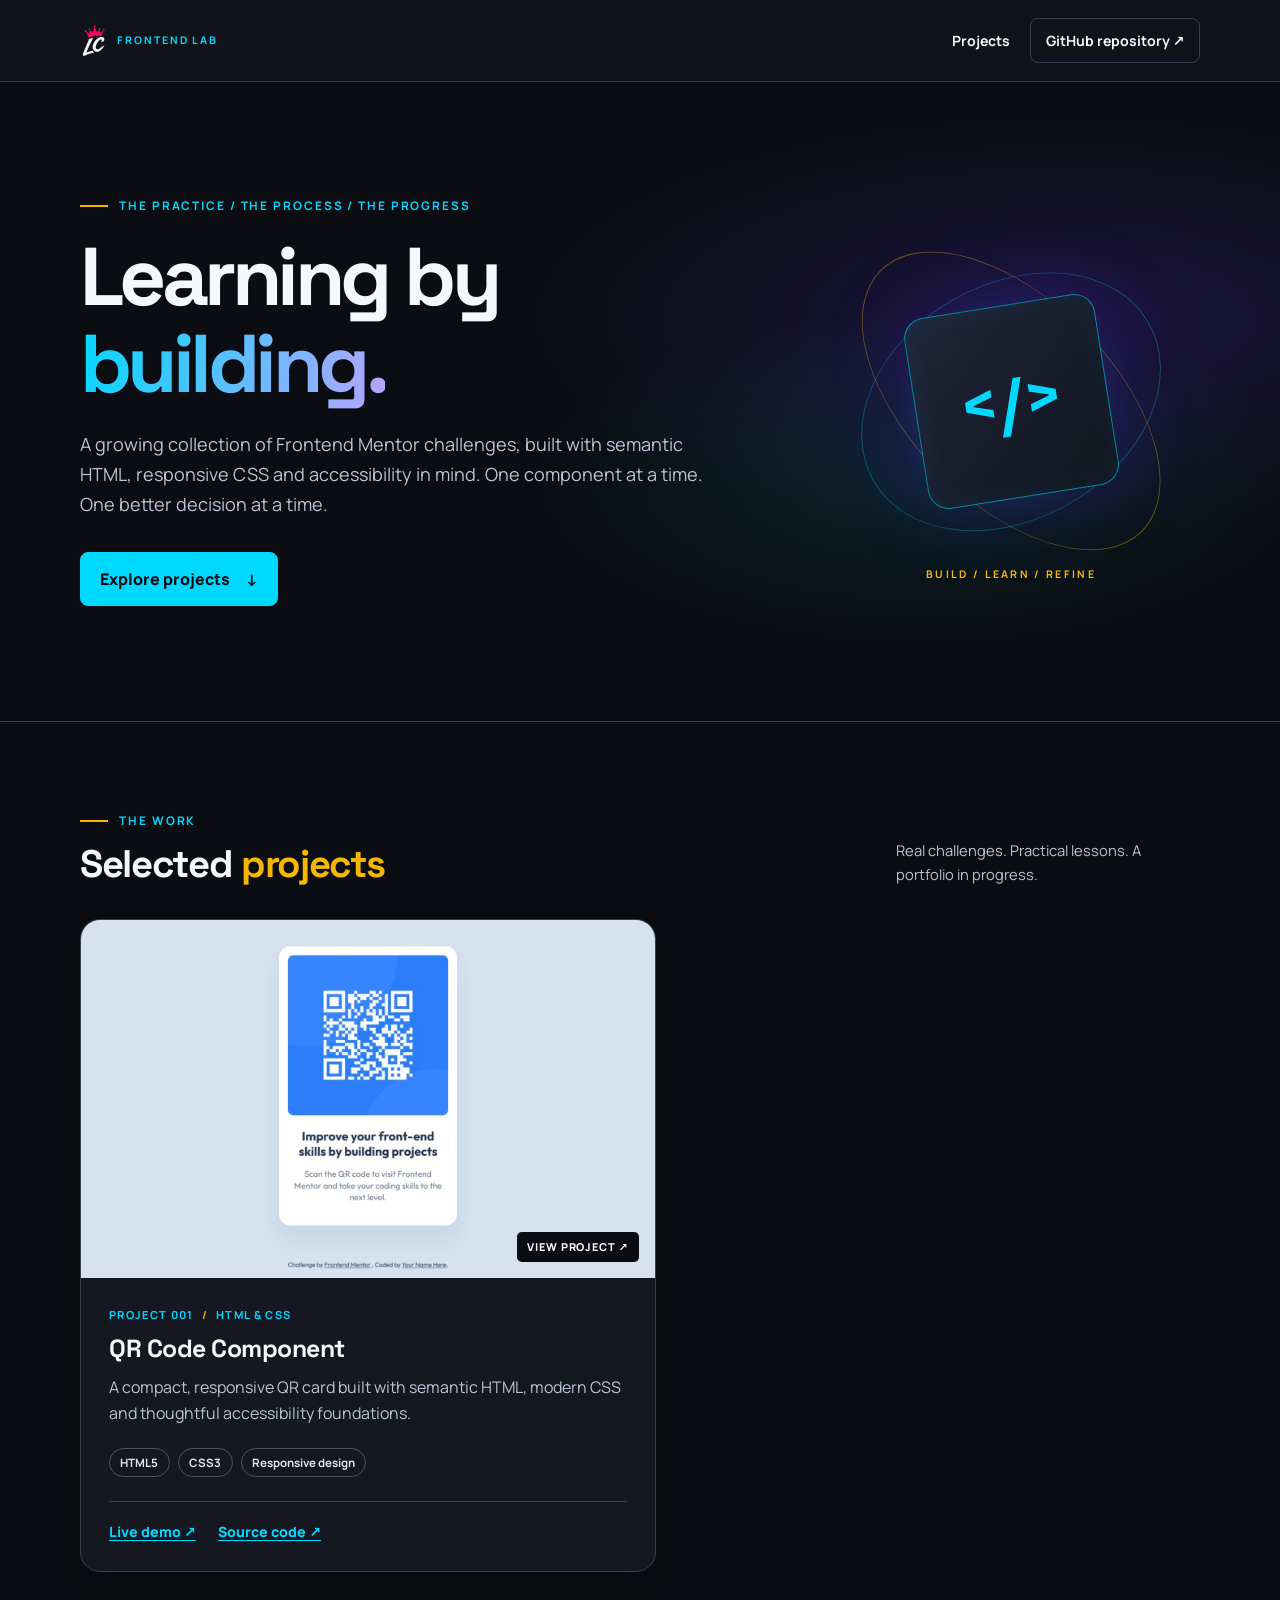
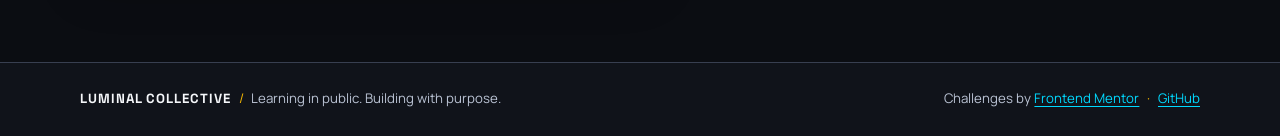
==== commit b868c833: "ditto" ====
--- a/index.html
+++ b/index.html
@@ -7,6 +7,12 @@
   <meta name="theme-color" content="#0B0D12">
   <meta name="color-scheme" content="dark">
   <title>Frontend Mentor Projects | Luminal Collective</title>
+
+  <!-- Approved Luminal Collective favicons, relative to the repository root -->
+  <link rel="icon" type="image/svg+xml" href="./assets/favicon/LC_Favicon.svg">
+  <link rel="icon" type="image/png" sizes="16x16" href="./assets/favicon/LC_Favicon_16.png">
+  <link rel="icon" type="image/x-icon" sizes="any" href="./assets/favicon/LC_Favicon.ico">
+
   <link rel="preconnect" href="https://fonts.googleapis.com">
   <link rel="preconnect" href="https://fonts.gstatic.com" crossorigin>
   <link href="https://fonts.googleapis.com/css2?family=Manrope:wght@400;500;600;700&family=Space+Grotesk:wght@500;600;700&display=swap" rel="stylesheet">
@@ -18,7 +24,7 @@
   <header class="site-header">
     <div class="container header-inner">
       <a class="brand" href="./" aria-label="Luminal Collective Frontend Mentor portfolio home">
-        <img class="brand-logo" src="./assets/logo/LC_Mini_Lockup.svg" alt="Luminal Collective" width="180" height="64">
+        <img class="brand-logo" src="./assets/logo/LC_Mini_Lockup.svg" alt="" width="27" height="36">
         <span class="brand-subtitle">FRONTEND LAB</span>
       </a>
       <nav aria-label="Primary navigation" class="site-nav">
--- a/main.css
+++ b/main.css
@@ -11,7 +11,6 @@
   --lc-gold: #f5b700;
   --lc-magenta: #ff3fa4;
   --lc-white: #f5f7fa;
-
   --surface: #151821;
   --surface-raised: #1b1f2a;
   --ink: var(--lc-white);
@@ -61,13 +60,19 @@
    ========================================================== */
 .site-header { border-bottom: 1px solid var(--border); background: #10131a; }
 .header-inner { display: flex; align-items: center; justify-content: space-between; gap: 1.5rem; padding-block: 1.15rem; }
-.brand { display: inline-flex; gap: .8rem; align-items: center; color: var(--ink); text-decoration: none; }
+.brand { display: inline-flex; gap: .65rem; align-items: center; color: var(--ink); text-decoration: none; min-width: 0; }
 .brand:hover { color: var(--ink); }
+/* The approved mini lockup is a PORTRAIT SVG (560x750).
+   Explicit width and height prevent its large intrinsic dimensions
+   from expanding the navigation header. */
 .brand-logo {
   display: block;
-  width: auto;
-  height: 2rem;
-  max-width: 6rem;
+  flex: 0 0 auto;
+  width: 1.6875rem;
+  height: 2.25rem;
+  max-width: 1.6875rem;
+  max-height: 2.25rem;
+  object-fit: contain;
 }
 .brand-subtitle {
   color: var(--lc-cyan);
